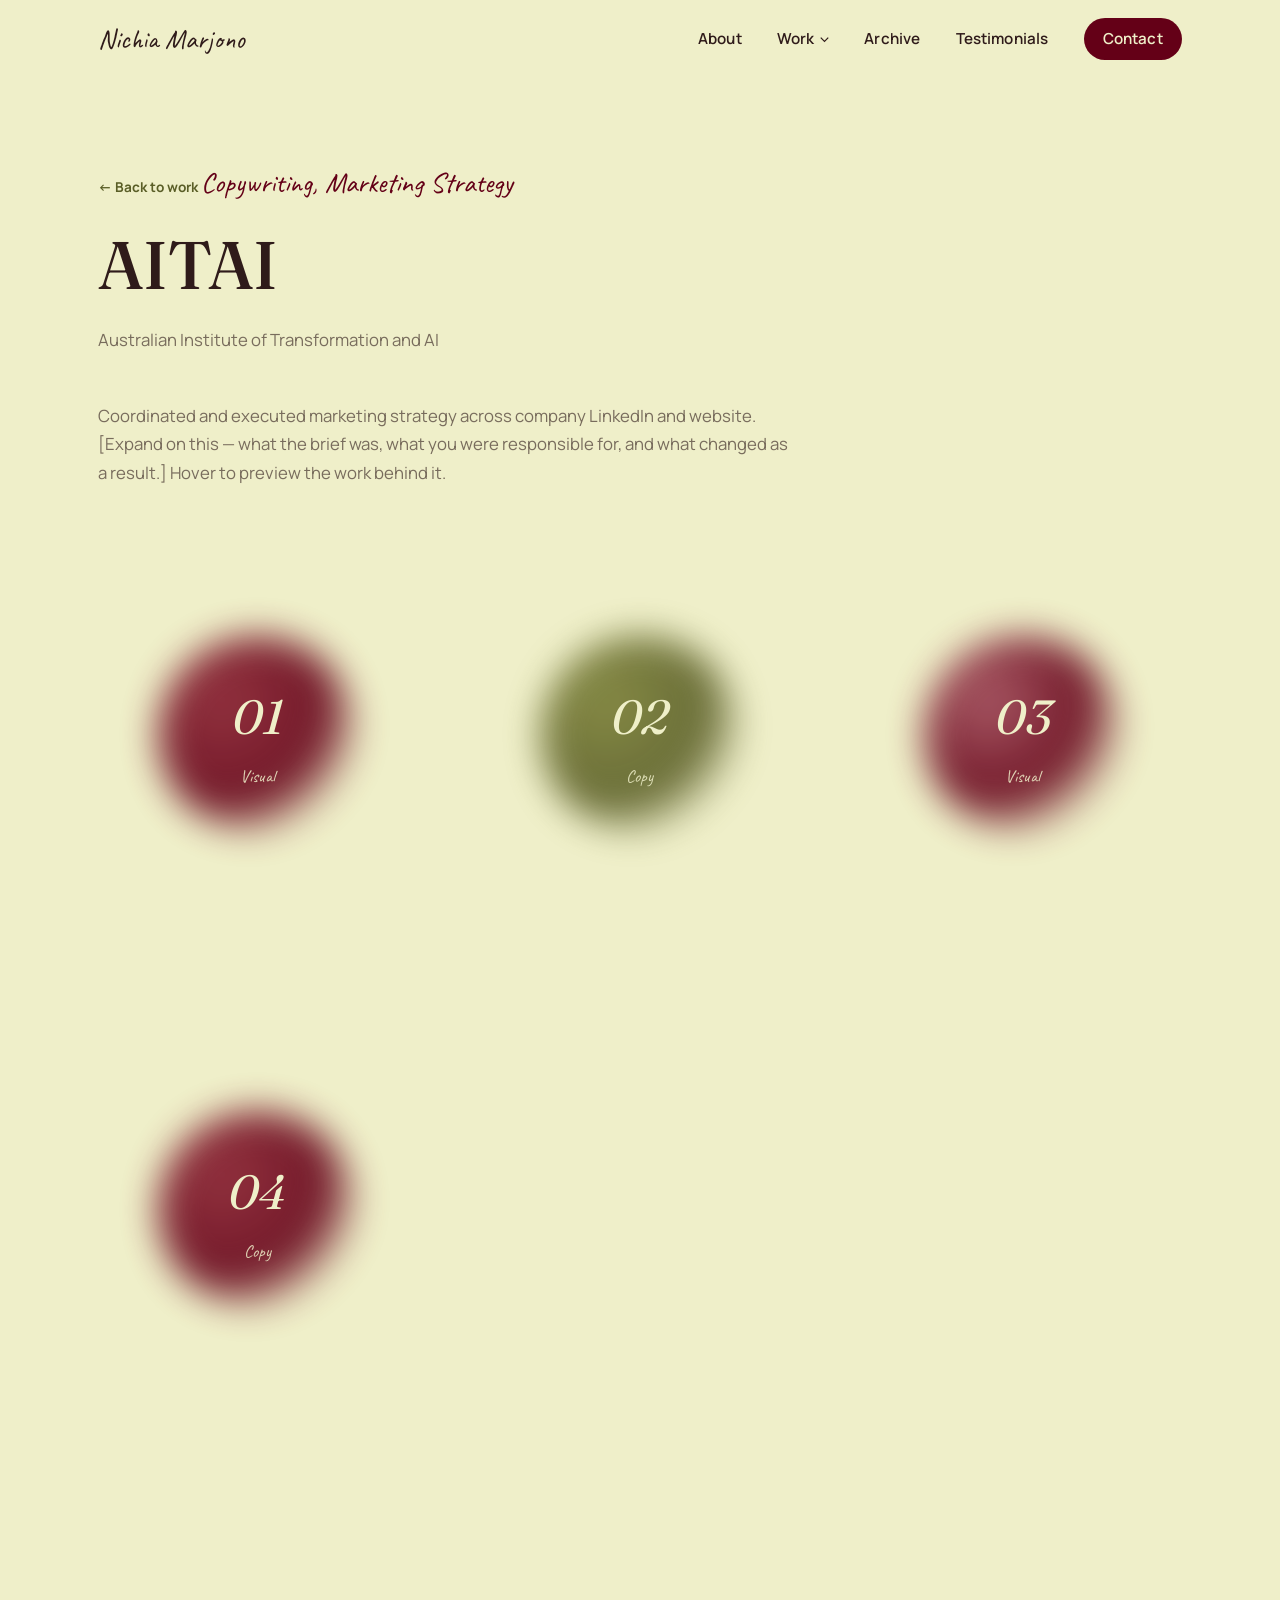
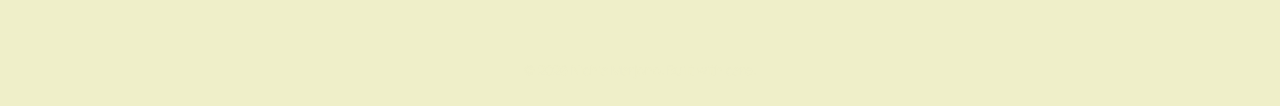
==== aitai.html @ 8aff5c60 "Initial commit: portfolio site Co-Authored-By: Claude Opus 5.5 <noreply@anthropic.com>" ====
<!DOCTYPE html>
<html lang="en">
<head>
<meta charset="UTF-8">
<meta name="viewport" content="width=device-width, initial-scale=1.0">
<title>AITAI — Nichia Marjono</title>
<meta name="description" content="Marketing strategy and copywriting for the Australian Institute of Transformation and AI (AITAI).">

<link rel="preconnect" href="https://fonts.googleapis.com">
<link rel="preconnect" href="https://fonts.gstatic.com" crossorigin>
<link href="https://fonts.googleapis.com/css2?family=Fraunces:ital,opsz,wght@0,9..144,300;0,9..144,400;0,9..144,500;0,9..144,600;1,9..144,400;1,9..144,500&family=Manrope:wght@400;500;600;700;800&family=Caveat:wght@500;600;700&display=swap" rel="stylesheet">

<link rel="stylesheet" href="css/style.css">
</head>
<body>

<div class="progress-bar" id="progressBar"></div>

<header class="site-header" id="siteHeader">
  <div class="nav-inner">
    <a href="index.html#home" class="nav-logo">Nichia Marjono</a>
    <nav class="nav-links" id="navLinks">
      <a href="index.html#about" class="nav-link">About</a>

      <div class="nav-dropdown">
        <a href="index.html#work" class="nav-link nav-dropdown__trigger">
          Work
          <svg class="nav-dropdown__chevron" viewBox="0 0 12 8" fill="none" stroke="currentColor" stroke-width="1.6"><path d="M1 1.5 6 6.5 11 1.5"/></svg>
        </a>
        <div class="nav-dropdown__panel">
          <div class="nav-dropdown__panel-inner">
          <div class="nav-dropdown__cat">
            <span>Copywriting</span>
            <svg class="nav-dropdown__cat-arrow" viewBox="0 0 8 8" fill="none" stroke="currentColor" stroke-width="1.4"><path d="M1 1 7 4 1 7"/></svg>
            <div class="nav-dropdown__sub">
              <div class="nav-dropdown__sub-inner">
              <a href="aitai.html">AITAI</a>
              <a href="ppia.html">PPIA</a>
              </div>
            </div>
          </div>
          <div class="nav-dropdown__cat">
            <span>Marketing Strategy</span>
            <svg class="nav-dropdown__cat-arrow" viewBox="0 0 8 8" fill="none" stroke="currentColor" stroke-width="1.4"><path d="M1 1 7 4 1 7"/></svg>
            <div class="nav-dropdown__sub">
              <div class="nav-dropdown__sub-inner">
              <a href="aitai.html">AITAI</a>
              </div>
            </div>
          </div>
          <div class="nav-dropdown__cat">
            <span>Poetry</span>
            <svg class="nav-dropdown__cat-arrow" viewBox="0 0 8 8" fill="none" stroke="currentColor" stroke-width="1.4"><path d="M1 1 7 4 1 7"/></svg>
            <div class="nav-dropdown__sub">
              <div class="nav-dropdown__sub-inner">
              <a href="epistles.html">Love Epistles &amp; Journal Entries</a>
              </div>
            </div>
          </div>
          <div class="nav-dropdown__cat">
            <span>Video Editing</span>
            <svg class="nav-dropdown__cat-arrow" viewBox="0 0 8 8" fill="none" stroke="currentColor" stroke-width="1.4"><path d="M1 1 7 4 1 7"/></svg>
            <div class="nav-dropdown__sub">
              <div class="nav-dropdown__sub-inner">
              <a href="peachie.html">Peachie</a>
              <a href="personal-docs.html">Personal Documentations</a>
              </div>
            </div>
          </div>
          <div class="nav-dropdown__cat">
            <span>Graphic Design</span>
            <svg class="nav-dropdown__cat-arrow" viewBox="0 0 8 8" fill="none" stroke="currentColor" stroke-width="1.4"><path d="M1 1 7 4 1 7"/></svg>
            <div class="nav-dropdown__sub">
              <div class="nav-dropdown__sub-inner">
              <a href="brand-stories.html">Brand Stories</a>
              </div>
            </div>
          </div>
          </div>
        </div>
      </div>

      <a href="archive.html" class="nav-link">Archive</a>
      <a href="testimonials.html" class="nav-link">Testimonials</a>
      <a href="contact.html" class="nav-link nav-link--cta">Contact</a>
    </nav>
    <button class="nav-toggle" id="navToggle" aria-label="Toggle menu" aria-expanded="false">
      <span></span><span></span><span></span>
    </button>
  </div>
</header>

<main>

  <section class="project-hero">
    <div class="section-inner">
      <a href="index.html#work" class="project-back reveal">← Back to work</a>
      <p class="eyebrow eyebrow--script reveal project-hero__tag">Copywriting, Marketing Strategy</p>
      <h1 class="section-title reveal project-hero__title">AITAI</h1>
      <p class="work-intro__lede reveal">Australian Institute of Transformation and AI</p>
    </div>
  </section>

  <section>
    <div class="section-inner project-layout">
      <p class="project-desc reveal">
        Coordinated and executed marketing strategy across company LinkedIn and website.
        [Expand on this — what the brief was, what you were responsible for, and what changed
        as a result.] Hover to preview the work behind it.
      </p>

      <div class="numbered-grid">
        <div class="num-tile" tabindex="0">
          <div class="num-tile__base">
            <span class="num-tile__blob" aria-hidden="true"></span>
            <span class="num-tile__number">01</span>
            <span class="num-tile__label">Visual</span>
          </div>
          <div class="num-tile__reveal">
            <div class="torn-card">
              <div class="torn-card__media">
                <!-- Replace with <img src="assets/work/aitai-01.jpg" alt="AITAI"> -->
                <span>+ add image<br>assets/work/aitai-01.jpg</span>
              </div>
              <p class="torn-card__title">LinkedIn campaign visual</p>
            </div>
          </div>
        </div>

        <div class="num-tile" tabindex="0">
          <div class="num-tile__base">
            <span class="num-tile__blob" aria-hidden="true"></span>
            <span class="num-tile__number">02</span>
            <span class="num-tile__label">Copy</span>
          </div>
          <div class="num-tile__reveal">
            <div class="torn-card torn-card--poem">
              <p class="torn-card__poem no-select">[Paste a short excerpt of the copy you wrote — a
                LinkedIn caption, a headline, a tagline.]</p>
            </div>
          </div>
        </div>

        <div class="num-tile" tabindex="0">
          <div class="num-tile__base">
            <span class="num-tile__blob" aria-hidden="true"></span>
            <span class="num-tile__number">03</span>
            <span class="num-tile__label">Visual</span>
          </div>
          <div class="num-tile__reveal">
            <div class="torn-card">
              <div class="torn-card__media">
                <span>+ add image<br>assets/work/aitai-02.jpg</span>
              </div>
              <p class="torn-card__title">Website section</p>
            </div>
          </div>
        </div>

        <div class="num-tile" tabindex="0">
          <div class="num-tile__base">
            <span class="num-tile__blob" aria-hidden="true"></span>
            <span class="num-tile__number">04</span>
            <span class="num-tile__label">Copy</span>
          </div>
          <div class="num-tile__reveal">
            <div class="torn-card torn-card--poem">
              <p class="torn-card__poem no-select">[Paste another excerpt — website copy, an email,
                or a strategy note.]</p>
            </div>
          </div>
        </div>
      </div>
    </div>
  </section>

</main>

<footer class="site-footer">
  <p>© <span id="year"></span> Nichia Marjono. Built with care.</p>
</footer>

<script src="js/main.js"></script>
</body>
</html>
---- css/style.css ----
/* ==========================================================================
   Design tokens — palette pulled from your moodboard:
   olive 5A5E27 / wine 640017 / near-black brown 2F1B1A / ivory EFEFC9
   ========================================================================== */
:root{
  --ivory:      #EFEFC9;
  --ivory-dim:  #e6e6ba;
  --ink:        #2F1B1A;
  --wine:       #640017;
  --wine-light: #8a1f31;
  --olive:      #5A5E27;
  --olive-light:#7c8138;

  --bg:      var(--ivory);
  --bg-card: #f7f7e2;
  --text:    var(--ink);
  --text-soft: rgba(47,27,26,0.62);
  --accent:  var(--wine);
  --accent-soft: var(--olive);
  --border:  rgba(47,27,26,0.14);

  --font-display: "Fraunces", ui-serif, Georgia, serif;
  --font-body: "Manrope", -apple-system, BlinkMacSystemFont, "Segoe UI", sans-serif;
  --font-script: "Caveat", cursive;

  --ease: cubic-bezier(.22,.7,.24,1);
  --container: 1180px;
}

*, *::before, *::after{ box-sizing: border-box; }
html{ scroll-behavior: smooth; }
body{
  margin: 0;
  background: var(--bg);
  color: var(--text);
  font-family: var(--font-body);
  font-size: 16px;
  line-height: 1.6;
  -webkit-font-smoothing: antialiased;
  overflow-x: hidden;
}
img{ max-width: 100%; display: block; }
a{ color: inherit; text-decoration: none; }
h1,h2,h3{ font-family: var(--font-display); font-weight: 500; margin: 0; }
p{ margin: 0; }
ul{ margin:0; padding:0; list-style:none; }

@media (prefers-reduced-motion: reduce){
  html{ scroll-behavior: auto; }
  *, *::before, *::after{ animation-duration: 0.001ms !important; animation-iteration-count: 1 !important; transition-duration: 0.001ms !important; }
}

.section-inner{
  max-width: var(--container);
  margin: 0 auto;
  padding: 0 clamp(1.5rem, 5vw, 3rem);
}

.eyebrow{
  font-family: var(--font-script);
  font-size: clamp(1.4rem, 2.2vw, 1.8rem);
  color: var(--accent);
  margin-bottom: 0.4rem;
  display: inline-block;
}
.eyebrow--light{ color: var(--ivory); opacity: .85; }

.section-title{
  font-size: clamp(2.4rem, 6vw, 4.2rem);
  letter-spacing: -0.01em;
  margin-bottom: clamp(2rem, 6vw, 3.5rem);
}

.section-title--script{
  font-family: var(--font-script);
  font-weight: 500;
  font-size: clamp(1.8rem, 4vw, 2.4rem);
  margin-bottom: clamp(1.4rem, 3vw, 2rem);
}
.section-title--script strong{
  font-weight: 700;
  color: var(--accent);
}

/* Reveal-on-scroll */
.reveal{
  opacity: 0;
  transform: translateY(28px);
  transition: opacity .8s var(--ease), transform .8s var(--ease);
}
.reveal.is-visible{ opacity: 1; transform: translateY(0); }

/* Progress bar */
.progress-bar{
  position: fixed; top:0; left:0; height: 3px; width: 0%;
  background: var(--accent); z-index: 999; transition: width .1s linear;
}

/* ==========================================================================
   Nav
   ========================================================================== */
.site-header{
  position: fixed; top:0; left:0; right:0; z-index: 500;
  padding: 1.1rem 0;
  transition: background .35s var(--ease), box-shadow .35s var(--ease), padding .35s var(--ease);
}
.site-header.scrolled{
  background: rgba(239,239,201,0.85);
  backdrop-filter: blur(10px);
  box-shadow: 0 1px 0 var(--border);
  padding: 0.75rem 0;
}
.nav-inner{
  max-width: var(--container);
  margin: 0 auto;
  padding: 0 clamp(1.5rem, 5vw, 3rem);
  display: flex; align-items: center; justify-content: space-between;
}
.nav-logo{
  font-family: var(--font-script);
  font-size: 1.7rem;
  color: var(--text);
}
.nav-links{ display: flex; align-items: center; gap: clamp(1.2rem, 3vw, 2.2rem); }
.nav-link{
  font-size: 0.95rem; font-weight: 600; letter-spacing: .01em;
  position: relative; padding: .3rem 0;
}
.nav-link::after{
  content:""; position:absolute; left:0; bottom:0; height:1px; width:0;
  background: currentColor; transition: width .3s var(--ease);
}
.nav-link:hover::after{ width: 100%; }
.nav-link--cta{
  background: var(--accent); color: var(--ivory) !important;
  padding: .55rem 1.2rem; border-radius: 999px;
}

/* Work dropdown (category -> project flyout) */
.nav-dropdown{ position: relative; }
.nav-dropdown__trigger{ display: inline-flex; align-items: center; gap: .35rem; }
.nav-dropdown__chevron{ width: 9px; height: 9px; transition: transform .3s var(--ease); }
.nav-dropdown:hover .nav-dropdown__chevron,
.nav-dropdown.is-open .nav-dropdown__chevron{ transform: rotate(180deg); }

.nav-dropdown__panel{
  position: absolute; top: 100%; left: 50%;
  transform: translateX(-50%);
  padding-top: 1rem; /* closes the hover gap between trigger and card below */
  min-width: 230px;
  opacity: 0; visibility: hidden; pointer-events: none;
  transition: opacity .25s ease, visibility .25s;
  z-index: 600;
}
.nav-dropdown__panel-inner{
  background: var(--bg); border: 1px solid var(--border); border-radius: 14px;
  box-shadow: 0 24px 48px -20px rgba(47,27,26,.35);
  padding: .5rem;
  transform: translateY(6px);
  transition: transform .25s ease;
}
.nav-dropdown:hover .nav-dropdown__panel-inner,
.nav-dropdown:focus-within .nav-dropdown__panel-inner,
.nav-dropdown.is-open .nav-dropdown__panel-inner{ transform: translateY(0); }
.nav-dropdown:hover .nav-dropdown__panel,
.nav-dropdown:focus-within .nav-dropdown__panel,
.nav-dropdown.is-open .nav-dropdown__panel{
  opacity: 1; visibility: visible; pointer-events: auto;
}

.nav-dropdown__cat{
  position: relative;
  padding: .6rem .9rem; border-radius: 8px;
  font-size: .88rem; font-weight: 600; color: var(--text);
  cursor: pointer; user-select: none;
  display: flex; align-items: center; justify-content: space-between; gap: .6rem;
  transition: background .2s ease, color .2s ease;
}
.nav-dropdown__cat:hover, .nav-dropdown__cat.is-open{ background: var(--bg-card); color: var(--accent); }
.nav-dropdown__cat-arrow{ width: 7px; height: 7px; opacity: .45; flex-shrink: 0; }

.nav-dropdown__sub{
  position: absolute; top: -.5rem; left: 100%;
  padding-left: .6rem; /* closes the hover gap; card chrome lives on the inner box */
  min-width: 220px;
  opacity: 0; visibility: hidden; pointer-events: none;
  transition: opacity .2s ease, visibility .2s;
}
.nav-dropdown__sub-inner{
  background: var(--bg); border: 1px solid var(--border); border-radius: 14px;
  box-shadow: 0 24px 48px -20px rgba(47,27,26,.35);
  padding: .5rem;
  display: flex; flex-direction: column;
}
.nav-dropdown__cat:hover .nav-dropdown__sub,
.nav-dropdown__cat:focus-within .nav-dropdown__sub,
.nav-dropdown__cat.is-open .nav-dropdown__sub{
  opacity: 1; visibility: visible; pointer-events: auto;
}
.nav-dropdown__sub a{
  padding: .55rem .8rem; border-radius: 8px; font-size: .85rem; font-weight: 600; color: var(--text);
  transition: background .2s ease, color .2s ease;
}
.nav-dropdown__sub a:hover{ background: var(--bg-card); color: var(--accent); }
.nav-link--cta::after{ display:none; }
.nav-link--cta:hover{ background: var(--wine-light); }

.nav-toggle{
  display:none; flex-direction: column; justify-content: center; gap: 5px;
  width: 34px; height: 34px; background: none; border: none; cursor: pointer; padding: 0;
}
.nav-toggle span{
  display:block; height: 2px; width: 100%; background: var(--text);
  transition: transform .3s var(--ease), opacity .3s var(--ease);
}
.nav-toggle[aria-expanded="true"] span:nth-child(1){ transform: translateY(7px) rotate(45deg); }
.nav-toggle[aria-expanded="true"] span:nth-child(2){ opacity: 0; }
.nav-toggle[aria-expanded="true"] span:nth-child(3){ transform: translateY(-7px) rotate(-45deg); }

/* ==========================================================================
   Hero
   ========================================================================== */
.hero{
  position: relative;
  min-height: 100svh;
  display: flex; flex-direction: column; align-items: flex-start; justify-content: center;
  padding: 6rem clamp(1.5rem, 5vw, 3rem) clamp(9rem, 16vw, 11rem);
  max-width: var(--container);
  margin: 0 auto;
  overflow: hidden;
}
.hero-blob{
  position: absolute;
  width: min(60vw, 55vh, 640px); height: min(60vw, 55vh, 640px);
  top: 50%; right: clamp(1rem, 4vw, 3rem); transform: translateY(-50%);
  background: radial-gradient(circle at 30% 30%, var(--olive-light), var(--wine) 65%, transparent 75%);
  filter: blur(60px);
  opacity: .35;
  border-radius: 50%;
  z-index: 0;
  pointer-events: none;
  transition: transform .3s ease-out;
  animation: blobFloat 12s ease-in-out infinite;
}
@keyframes blobFloat{
  0%,100%{ border-radius: 50% 50% 50% 50%; }
  33%{ border-radius: 60% 40% 55% 45%; }
  66%{ border-radius: 45% 55% 40% 60%; }
}
.hero-inner{ position: relative; z-index: 1; max-width: 780px; }
.hero-title{
  font-size: clamp(2.8rem, 8vw, 5.6rem);
  line-height: 1.02;
  letter-spacing: -0.02em;
  display: flex; flex-direction: column; gap: .1em;
}
.hero-title__accent{
  font-style: italic;
  font-weight: 400;
  color: var(--accent);
}
.hero-lede{
  margin-top: 1.6rem;
  max-width: 46ch;
  font-size: clamp(1.05rem, 2vw, 1.25rem);
  color: var(--text-soft);
}
.hero-actions{ margin-top: 2.4rem; display: flex; gap: 1rem; flex-wrap: wrap; }

.btn{
  display: inline-flex; align-items: center; justify-content: center;
  padding: .95rem 1.9rem;
  border-radius: 999px;
  font-weight: 700; font-size: .95rem;
  transition: transform .35s var(--ease), background .3s ease, color .3s ease, box-shadow .3s ease;
  will-change: transform;
}
.btn--primary{ background: var(--accent); color: var(--ivory); }
.btn--primary:hover{ background: var(--ink); box-shadow: 0 10px 24px -8px rgba(47,27,26,.4); }
.btn--ghost{ border: 1.5px solid var(--border); color: var(--text); }
.btn--ghost:hover{ border-color: var(--text); background: var(--ink); color: var(--ivory); }

.scroll-badge{
  position: absolute; left: clamp(1.5rem, 5vw, 3rem); bottom: 2rem;
  width: 96px; height: 96px;
  display: flex; align-items: center; justify-content: center;
  color: var(--text-soft);
  transition: color .3s ease, transform .3s var(--ease);
}
.scroll-badge:hover{ color: var(--accent); transform: scale(1.06); }
.scroll-badge__ring{
  position: absolute; inset: 0; width: 100%; height: 100%;
  fill: currentColor;
  animation: spinSlow 14s linear infinite;
}
.scroll-badge__arrow{
  position: relative; z-index: 1;
  width: 18px; height: 18px;
  color: var(--accent);
  animation: bounceArrow 1.7s ease-in-out infinite;
}
.scroll-badge__arrow svg{ width: 100%; height: 100%; }
@keyframes spinSlow{ to{ transform: rotate(360deg); } }
@keyframes bounceArrow{ 0%,100%{ transform: translateY(0); } 50%{ transform: translateY(6px); } }

/* ==========================================================================
   About
   ========================================================================== */
.about{ padding: clamp(1.5rem, 4vw, 2.5rem) 0 clamp(3rem, 6vw, 4rem); }
.about-grid{
  display: grid; grid-template-columns: 0.85fr 1.15fr; gap: clamp(2.5rem, 6vw, 5rem);
  align-items: center;
}
.about-media{ display: flex; flex-direction: column; }
.about-photo{
  aspect-ratio: 4/5; width: 100%;
  border: 1.5px dashed var(--border);
  border-radius: 18px;
  background: var(--bg-card);
  display: flex; align-items: center; justify-content: center;
  text-align: center; color: var(--text-soft); font-size: .9rem;
  padding: 1rem;
}
.about-photo__caption{
  margin-top: 1.2rem; font-size: .85rem; line-height: 1.5; color: var(--text-soft);
}
.about-photo__caption-label{
  display: block;
  font-family: var(--font-script); font-size: 1.3rem; color: var(--accent-soft);
  margin-bottom: .2rem;
}
.about-copy{ font-size: 1.05rem; color: var(--text-soft); display: flex; flex-direction: column; gap: 1.3rem; }
.about-copy__lead{
  font-family: var(--font-display); font-size: clamp(1.4rem, 2.4vw, 1.8rem);
  color: var(--text); font-style: italic; font-weight: 400;
}
.about-copy__quote{
  font-family: var(--font-script); font-size: 1.6rem; line-height: 1.3;
  color: var(--accent-soft); margin-top: .4rem;
}
.stats-row{
  display: flex; gap: clamp(1.2rem, 3vw, 2rem); margin-top: 1.6rem;
  padding-top: 1.6rem; border-top: 1px solid var(--border); flex-wrap: wrap;
}
.stat{ display: flex; flex-direction: column; }
.stat__num{
  font-family: var(--font-display); font-size: clamp(1.8rem, 4vw, 2.4rem); color: var(--accent); line-height: 1;
}
.stat__label{ font-size: .78rem; color: var(--text-soft); margin-top: .4rem; }

/* ==========================================================================
   Archive
   ========================================================================== */
.archive{ padding: clamp(2.5rem, 6vw, 4rem) 0 clamp(5rem, 10vw, 8rem); }
.archive-grid{
  display: grid; grid-template-columns: repeat(4, 1fr); grid-auto-rows: 160px;
  gap: clamp(.8rem, 2vw, 1.2rem);
}
.archive-tile{
  border: 1.5px dashed var(--border);
  border-radius: 14px;
  background: var(--bg-card);
  display: flex; align-items: center; justify-content: center;
  color: var(--text-soft); font-size: .8rem;
  overflow: hidden;
  transition: transform .4s var(--ease);
}
.archive-tile:hover{ transform: scale(1.03); }
.archive-tile img{ width: 100%; height: 100%; object-fit: cover; }
.archive-tile--tall{ grid-row: span 2; }

/* ==========================================================================
   Forte / marquee
   ========================================================================== */
.forte{
  position: relative;
  background: var(--ink); color: var(--ivory);
  padding: clamp(1.8rem, 4vw, 2.5rem) 0 calc(clamp(1.8rem, 4vw, 2.5rem) + 3rem);
  overflow: hidden;
}
.forte-blob{
  position: absolute; inset: -30%;
  background: radial-gradient(circle at 28% 35%, var(--olive-light) 0%, var(--olive) 32%, var(--ink) 68%, transparent 72%);
  opacity: .55;
  filter: blur(70px);
  z-index: 0;
  pointer-events: none;
  animation: blobFloat 16s ease-in-out infinite;
}
.forte::after{
  content: "";
  position: absolute; left: 0; right: 0; bottom: 0; height: clamp(7rem, 16vw, 11rem);
  background: linear-gradient(to bottom,
    rgba(239,239,201,0) 0%,
    rgba(239,239,201,0.35) 55%,
    rgba(239,239,201,0.75) 80%,
    var(--bg) 100%);
  z-index: 2;
  pointer-events: none;
}
.forte-heading{
  position: relative; z-index: 1;
  text-align: center; font-family: var(--font-script);
  font-size: clamp(1.5rem, 3vw, 2rem); color: var(--ivory);
  opacity: .85; margin-bottom: 2rem;
}
.marquee{
  position: relative; z-index: 1;
  overflow: hidden; white-space: nowrap; margin: .6rem 0; -webkit-mask-image: linear-gradient(90deg, transparent, #000 8%, #000 92%, transparent); mask-image: linear-gradient(90deg, transparent, #000 8%, #000 92%, transparent);
}
.marquee-track{
  display: inline-flex; gap: 2.2rem;
  animation: marqueeLeft 28s linear infinite;
}
.marquee--right .marquee-track{ animation-name: marqueeRight; animation-duration: 34s; }
.marquee-track span{
  font-family: var(--font-display); font-style: italic; font-weight: 400;
  font-size: clamp(1.6rem, 4vw, 2.6rem);
  color: var(--ivory-dim);
  padding: .2rem 1.4rem;
  border: 1px solid rgba(239,239,201,0.18);
  border-radius: 999px;
}
.marquee--right .marquee-track span{ color: var(--ivory); opacity: .6; }
@keyframes marqueeLeft{ from{ transform: translateX(0); } to{ transform: translateX(-50%); } }
@keyframes marqueeRight{ from{ transform: translateX(-50%); } to{ transform: translateX(0); } }

/* ==========================================================================
   Why
   ========================================================================== */
.why{
  background: linear-gradient(180deg, var(--wine) 0%, var(--ink) 100%);
  color: var(--ivory);
  padding: clamp(3rem, 7vw, 4.5rem) 0 clamp(2.5rem, 5vw, 3.5rem);
  text-align: center;
}
.why-statement{
  font-size: clamp(2rem, 5.5vw, 3.6rem);
  line-height: 1.15;
  max-width: 900px; margin: 0 auto;
  font-style: italic; font-weight: 400;
}
.why-body{
  max-width: 60ch; margin: 1.8rem auto 0;
  color: rgba(239,239,201,0.75); font-size: 1.05rem;
}

/* ==========================================================================
   Work / projects grid
   ========================================================================== */
.work{ position: relative; padding: clamp(2.5rem, 6vw, 4rem) 0 clamp(5rem, 10vw, 9rem); overflow: hidden; }
.work-blob{
  position: absolute; top: clamp(1rem, 4vw, 3rem); right: clamp(1rem, 4vw, 3rem);
  width: min(50vw, 50vh, 560px); aspect-ratio: 1;
  background: radial-gradient(circle at 50% 50%, var(--wine-light) 0%, var(--wine) 45%, transparent 72%);
  opacity: .22;
  filter: blur(80px);
  border-radius: 50%;
  z-index: 0;
  pointer-events: none;
  animation: blobFloat 18s ease-in-out infinite;
}
.work > .section-inner{ position: relative; z-index: 1; }
.work-grid{
  display: grid; grid-template-columns: repeat(3, 1fr);
  gap: clamp(1.5rem, 3vw, 2.2rem);
}
.project-card{
  display: block;
  border-radius: 16px;
  overflow: hidden;
  background: var(--bg-card);
  border: 1px solid var(--border);
  transition: transform .5s var(--ease), box-shadow .5s var(--ease);
  transform: perspective(800px);
}
.project-card:hover{
  box-shadow: 0 30px 50px -25px rgba(47,27,26,.35);
}
.project-card__media{
  aspect-ratio: 4/3;
  background: repeating-linear-gradient(135deg, var(--ivory-dim), var(--ivory-dim) 10px, var(--bg-card) 10px, var(--bg-card) 20px);
  display: flex; align-items: center; justify-content: center;
  color: var(--text-soft); font-size: .85rem;
  border-bottom: 1px solid var(--border);
  overflow: hidden;
}
.project-card__body{ padding: 1.4rem 1.5rem 1.7rem; }
.project-card__tag{
  font-size: .75rem; text-transform: uppercase; letter-spacing: .1em;
  color: var(--accent-soft); font-weight: 700;
}
.project-card__title{
  margin-top: .5rem; font-size: 1.4rem;
}
.project-card__desc{
  margin-top: .5rem; font-size: .92rem; color: var(--text-soft);
}
.project-card__link{
  display: inline-block; margin-top: 1rem; font-weight: 700; font-size: .9rem;
  color: var(--accent);
  transform: translateX(0); transition: transform .3s var(--ease);
}
.project-card:hover .project-card__link{ transform: translateX(4px); }

/* ==========================================================================
   Contact
   ========================================================================== */
.contact{
  background: var(--ink); color: var(--ivory);
  padding: clamp(2.5rem, 5vw, 3.5rem) 0 2rem;
  text-align: center;
}
.contact-title{
  font-size: clamp(2.2rem, 6vw, 4rem);
  line-height: 1.1;
}
.contact-cta{ margin-top: 2.2rem; }

.social-row{
  display: flex; justify-content: center; gap: 1.1rem;
  margin-top: 2.8rem; flex-wrap: wrap;
}
.social-icon{
  width: 48px; height: 48px; border-radius: 50%;
  border: 1.5px solid rgba(239,239,201,0.25);
  display: flex; align-items: center; justify-content: center;
  transition: transform .35s var(--ease), background .3s ease, border-color .3s ease;
}
.social-icon svg{ width: 20px; height: 20px; }
.social-icon:hover{ background: var(--wine); border-color: var(--wine); transform: translateY(-4px); }

.site-footer{
  margin-top: clamp(4rem, 10vw, 6rem);
  padding: 1.6rem clamp(1.5rem, 5vw, 3rem);
  border-top: 1px solid rgba(239,239,201,0.12);
  text-align: center;
  font-size: .82rem;
  color: rgba(239,239,201,0.5);
}

/* ==========================================================================
   Work page — intro
   ========================================================================== */
.work-intro{ padding: clamp(8rem, 14vw, 10rem) 0 clamp(2rem, 5vw, 3rem); }
.work-intro--center{ text-align: center; }
.work-intro--center .work-intro__lede{ margin-left: auto; margin-right: auto; }
.work-intro__lede{
  max-width: 60ch; font-size: 1.05rem; color: var(--text-soft); margin-top: -1rem;
}

/* ==========================================================================
   Numbered hover-reveal grid — on each project page: hover (or focus) a
   number and it fades into the torn-paper card assigned to it.
   ========================================================================== */
.numbered-grid{
  display: grid; grid-template-columns: repeat(auto-fit, minmax(230px, 1fr));
  gap: clamp(3rem, 6vw, 5rem) clamp(2.5rem, 5vw, 4rem);
}
.num-tile{
  display: block; position: relative; aspect-ratio: 4/5;
  cursor: pointer;
}
.num-tile:nth-child(3n+1) .num-tile__blob{ background: radial-gradient(circle at 32% 32%, var(--wine-light) 0%, var(--wine) 55%, transparent 78%); }
.num-tile:nth-child(3n+2) .num-tile__blob{ background: radial-gradient(circle at 32% 32%, var(--olive-light) 0%, var(--olive) 55%, transparent 78%); }
.num-tile:nth-child(3n+3) .num-tile__blob{ background: radial-gradient(circle at 32% 32%, #a34b5c 0%, var(--wine) 52%, transparent 78%); }

.num-tile__base{
  position: absolute; inset: 0;
  display: flex; flex-direction: column; align-items: center; justify-content: center; gap: .4rem;
  transition: opacity .5s var(--ease), transform .5s var(--ease);
}
.num-tile__blob{
  position: absolute; top: 50%; left: 50%; transform: translate(-50%, -50%);
  width: 62%; aspect-ratio: 1;
  filter: blur(18px);
  opacity: .9;
  border-radius: 50%;
  animation: blobFloat 14s ease-in-out infinite;
  z-index: 0;
}
.num-tile__number{
  position: relative; z-index: 1;
  font-family: var(--font-display); font-style: italic; font-weight: 400;
  font-size: clamp(2.2rem, 4vw, 3rem); color: var(--ivory);
}
.num-tile__label{
  position: relative; z-index: 1;
  font-family: var(--font-script); font-size: 1.1rem; color: rgba(239,239,201,.85);
}

.num-tile__reveal{
  position: absolute; inset: 0;
  opacity: 0; pointer-events: none;
  transition: opacity .5s var(--ease);
  text-decoration: none; color: inherit;
}
.num-tile:hover .num-tile__base,
.num-tile:focus-within .num-tile__base{ opacity: 0; transform: scale(.92); }
.num-tile:hover .num-tile__reveal,
.num-tile:focus-within .num-tile__reveal{ opacity: 1; pointer-events: auto; }

.torn-card{
  position: relative;
  width: 100%; height: 100%;
  background: var(--bg-card);
  color: var(--text);
  /* Bottom padding is a % (resolves against this box's width, which is fixed
     to its height by the 4:5 aspect-ratio on .num-tile) so the safe content
     area always scales with the card — a fixed rem value would fall short
     on larger cards and let text poke into the torn edge below. */
  padding: 1.3rem 1.2rem 10%;
  display: flex; flex-direction: column; gap: .6rem;
  overflow: hidden;
  box-shadow: 0 20px 40px -18px rgba(47,27,26,.4);
  clip-path: polygon(
    0% 0%, 100% 0%, 100% 94%,
    96% 98%, 92% 94.5%, 88% 98%, 84% 94.5%, 80% 98%, 76% 94.5%, 72% 98%,
    68% 94.5%, 64% 98%, 60% 94.5%, 56% 98%, 52% 94.5%, 48% 98%, 44% 94.5%,
    40% 98%, 36% 94.5%, 32% 98%, 28% 94.5%, 24% 98%, 20% 94.5%, 16% 98%,
    12% 94.5%, 8% 98%, 4% 94.5%, 0% 98%
  );
}
.torn-card__media{
  flex: 1;
  border-radius: 6px;
  background: repeating-linear-gradient(135deg, var(--ivory-dim), var(--ivory-dim) 10px, var(--bg-card) 10px, var(--bg-card) 20px);
  display: flex; align-items: center; justify-content: center;
  font-size: .78rem; color: var(--text-soft); text-align: center;
  overflow: hidden;
}
.torn-card__media img{ width: 100%; height: 100%; object-fit: cover; }
.torn-card__title{ font-family: var(--font-display); font-size: 1.05rem; line-height: 1.3; }
.torn-card__desc{ font-size: .8rem; color: var(--text-soft); line-height: 1.45; }

.torn-card--stack{ flex-direction: row; gap: .5rem; }
.torn-card--stack .torn-card__media{ font-size: .68rem; }

.torn-card--poem{ justify-content: center; text-align: center; }
.torn-card__poem{
  font-family: var(--font-script); font-size: clamp(1.05rem, 2vw, 1.25rem); line-height: 1.5;
  color: var(--text);
}
.no-select{ user-select: none; -webkit-user-select: none; }

.tile-video{
  width: 100%; height: 100%; object-fit: cover; border-radius: 6px; flex: 1;
  background: var(--ink);
}
.torn-card--video{ padding: .6rem .6rem 1.6rem; }

.media-subheads{ display: flex; gap: .4rem; flex-wrap: wrap; margin-top: auto; }
.media-subheads span{
  font-size: .68rem; font-weight: 700; text-transform: uppercase; letter-spacing: .04em;
  padding: .25rem .55rem; border-radius: 999px;
  border: 1px solid var(--border); color: var(--accent-soft);
}

/* ==========================================================================
   Individual project pages
   ========================================================================== */
.project-back{
  display: inline-flex; align-items: center; gap: .4rem;
  font-size: .85rem; font-weight: 700; color: var(--accent-soft);
}
.project-hero{ padding: clamp(7rem, 12vw, 9rem) 0 clamp(2rem, 5vw, 3rem); }
.project-hero__tag{ margin-top: 1rem; }
.project-hero__title{ margin-bottom: clamp(1rem, 2vw, 1.5rem); }

.project-layout{ padding-bottom: clamp(5rem, 10vw, 8rem); }
.project-desc{ max-width: 70ch; font-size: 1.05rem; line-height: 1.7; color: var(--text-soft); margin-bottom: clamp(2rem, 5vw, 3rem); }
.project-subhead{ margin-bottom: 1.2rem; display: block; }
.project-footnote{
  margin-top: 1rem;
  max-width: 70ch; font-size: .82rem; font-style: italic; line-height: 1.6; color: var(--text-soft);
}
.project-footnote strong{ color: var(--text); font-style: normal; }

/* ==========================================================================
   Testimonials page
   ========================================================================== */
.testimonials-grid{
  display: grid; grid-template-columns: repeat(2, 1fr);
  gap: clamp(1.5rem, 3vw, 2.2rem);
}
.testimonial-card{
  background: var(--bg-card); border: 1px solid var(--border); border-radius: 18px;
  padding: clamp(1.6rem, 3vw, 2.2rem);
  display: flex; flex-direction: column; gap: 1.2rem;
}
.testimonial-card__quote{
  font-family: var(--font-display); font-style: italic; font-size: 1.2rem; line-height: 1.5;
}
.testimonial-card__author{ display: flex; flex-direction: column; }
.testimonial-card__name{ font-weight: 700; font-size: .95rem; }
.testimonial-card__role{ font-size: .82rem; color: var(--text-soft); }

/* ==========================================================================
   Contact page
   ========================================================================== */
.contact-page-hero{ padding: clamp(8rem, 14vw, 10rem) 0 clamp(3rem, 6vw, 4rem); }
.contact-layout{
  display: grid; grid-template-columns: 0.8fr 1.2fr; gap: clamp(2.5rem, 6vw, 5rem);
  padding-bottom: clamp(5rem, 10vw, 8rem);
  align-items: start;
}
.contact-list{ display: flex; flex-direction: column; gap: 1.6rem; }
.contact-list__item{ display: flex; flex-direction: column; gap: .3rem; }
.contact-list__label{ font-size: .78rem; text-transform: uppercase; letter-spacing: .08em; color: var(--accent-soft); font-weight: 700; }
.contact-list__value{ font-size: 1.1rem; font-weight: 600; transition: color .3s ease; }
.contact-list__value:hover{ color: var(--accent); }

.enquiry-form{ display: flex; flex-direction: column; gap: 1.3rem; }
.form-row{ display: grid; grid-template-columns: 1fr 1fr; gap: 1.3rem; }
.form-field{ display: flex; flex-direction: column; gap: .5rem; }
.form-field--full{ grid-column: 1 / -1; }
.form-field label{ font-size: .85rem; font-weight: 700; color: var(--text); }
.form-field .hint{ font-size: .78rem; color: var(--text-soft); font-weight: 400; }
.form-field input,
.form-field select,
.form-field textarea{
  font-family: var(--font-body); font-size: .95rem; color: var(--text);
  background: var(--bg-card); border: 1.5px solid var(--border); border-radius: 10px;
  padding: .8rem 1rem;
  transition: border-color .3s ease;
}
.form-field input:focus,
.form-field select:focus,
.form-field textarea:focus{ outline: none; border-color: var(--accent); }
.form-field textarea{ resize: vertical; min-height: 120px; font-family: var(--font-body); }
.enquiry-form .btn{ align-self: flex-start; margin-top: .5rem; border: none; cursor: pointer; }
.form-note{ font-size: .82rem; color: var(--text-soft); margin-top: -.5rem; }
.form-success{
  display: none; padding: 1.4rem; border-radius: 12px;
  background: var(--bg-card); border: 1.5px solid var(--olive); color: var(--text);
  font-size: .95rem;
}
.form-success.is-visible{ display: block; }

/* ==========================================================================
   Responsive
   ========================================================================== */
@media (max-width: 900px){
  .work-grid{ grid-template-columns: repeat(2, 1fr); }
  .archive-grid{ grid-template-columns: repeat(3, 1fr); }
  .testimonials-grid{ grid-template-columns: 1fr; }
  .contact-layout{ grid-template-columns: 1fr; }
}

@media (max-width: 880px){
  .nav-links{
    position: fixed; top: 0; right: 0; height: 100svh; width: min(78vw, 320px);
    background: var(--ivory);
    flex-direction: column; align-items: flex-start; justify-content: flex-start;
    gap: 1.6rem; padding: 6rem clamp(1.5rem, 8vw, 2.5rem) 2rem;
    overflow-y: auto;
    transform: translateX(100%);
    transition: transform .4s var(--ease);
    box-shadow: -20px 0 40px -20px rgba(47,27,26,.25);
  }
  .nav-links.open{ transform: translateX(0); }
  .nav-toggle{ display: flex; }

  .nav-dropdown{ width: 100%; }
  .nav-dropdown__panel{
    position: static; opacity: 1; visibility: visible; pointer-events: auto;
    display: none; padding: .6rem 0 0 .8rem; min-width: 0; width: 100%;
  }
  .nav-dropdown__panel-inner{
    background: transparent; border: none; box-shadow: none; padding: 0;
    display: flex; flex-direction: column; gap: .2rem; transform: none;
  }
  .nav-dropdown.is-open .nav-dropdown__panel{ display: flex; }
  .nav-dropdown__cat:hover{ background: transparent; color: var(--text); }
  .nav-dropdown__sub{
    position: static; opacity: 1; visibility: visible; pointer-events: auto;
    display: none; padding: 0;
  }
  .nav-dropdown__sub-inner{
    background: transparent; border: none; box-shadow: none;
    padding: .2rem 0 .3rem .8rem; min-width: 0;
  }
  .nav-dropdown__cat.is-open .nav-dropdown__sub{ display: flex; }
}

@media (max-width: 720px){
  .hero-blob{ opacity: .25; }
  .about-grid{ grid-template-columns: 1fr; }
  .about-media{ max-width: 360px; margin: 0 auto; }
  .work-grid{ grid-template-columns: 1fr; }
  .archive-grid{ grid-template-columns: repeat(2, 1fr); grid-auto-rows: 130px; }
  .stats-row{ gap: 1.6rem; }
  .form-row{ grid-template-columns: 1fr; }
}

@media (max-width: 480px){
  .hero{ padding-top: 8rem; }
  .btn{ width: 100%; }
  .hero-actions{ flex-direction: column; }
}
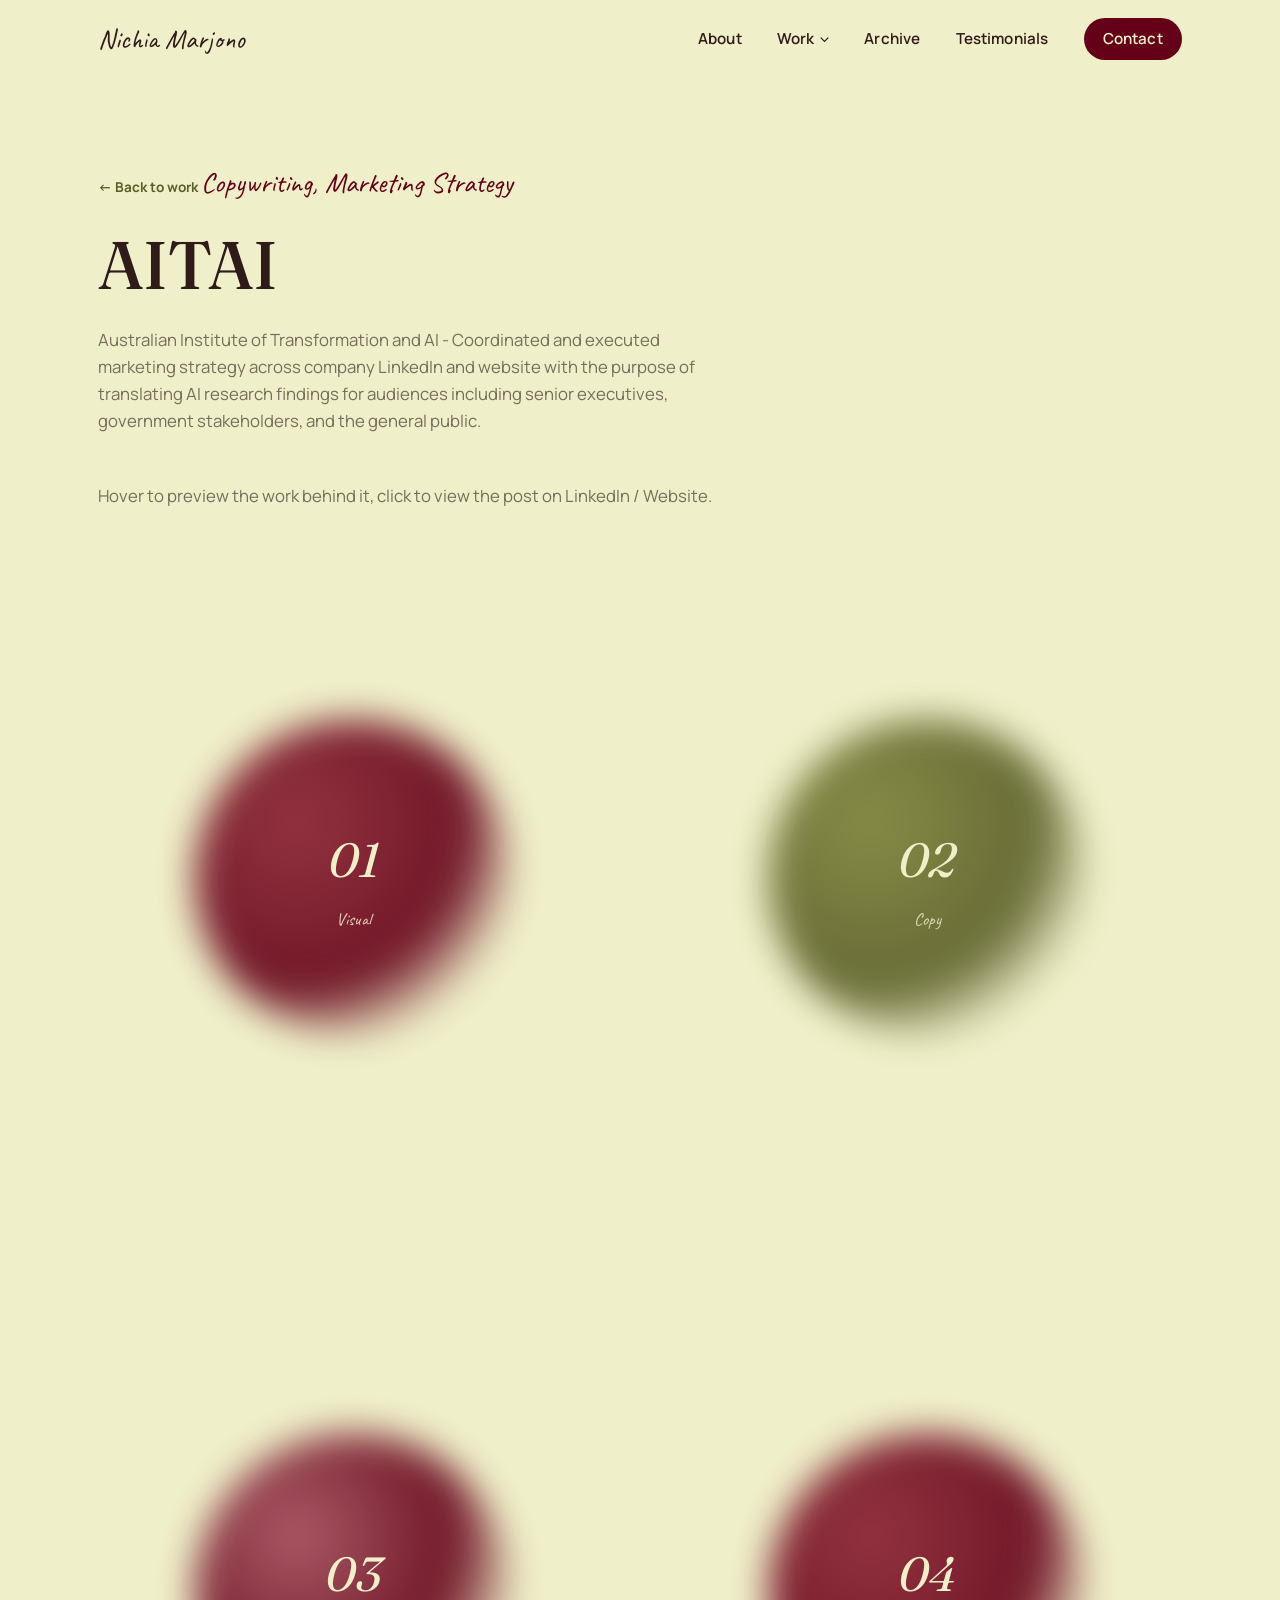
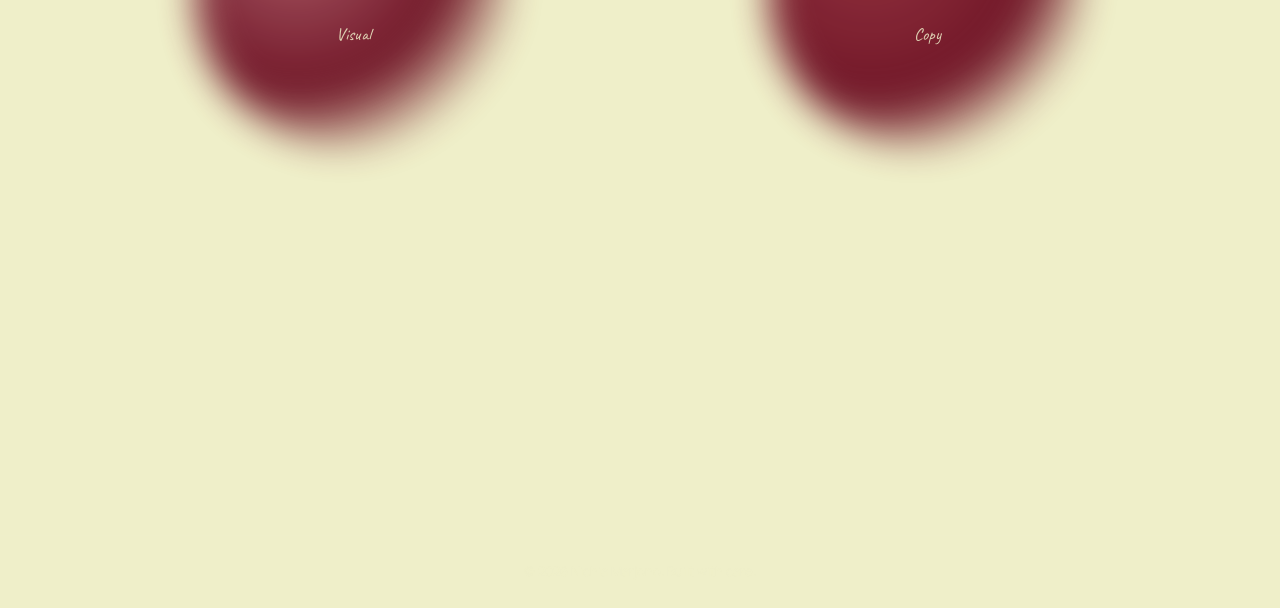
==== commit 622f8a4f: "Add real content across all project pages, fix transparent-PNG placeholder blend Content: AITAI Link" ====
--- a/aitai.html
+++ b/aitai.html
@@ -97,20 +97,19 @@
       <a href="index.html#work" class="project-back reveal">← Back to work</a>
       <p class="eyebrow eyebrow--script reveal project-hero__tag">Copywriting, Marketing Strategy</p>
       <h1 class="section-title reveal project-hero__title">AITAI</h1>
-      <p class="work-intro__lede reveal">Australian Institute of Transformation and AI</p>
+      <p class="work-intro__lede reveal">Australian Institute of Transformation and AI - Coordinated and executed marketing strategy across company LinkedIn and website with the purpose of translating AI research findings for audiences including senior executives, government stakeholders, and the general public.</p>
     </div>
   </section>
 
   <section>
     <div class="section-inner project-layout">
       <p class="project-desc reveal">
-        Coordinated and executed marketing strategy across company LinkedIn and website.
-        [Expand on this — what the brief was, what you were responsible for, and what changed
-        as a result.] Hover to preview the work behind it.
+        Hover to preview the work behind it, click to
+        view the post on LinkedIn / Website.
       </p>
 
       <div class="numbered-grid">
-        <div class="num-tile" tabindex="0">
+        <a class="num-tile" href="https://www.linkedin.com/feed/update/urn:li:activity:7495061011809382400" target="_blank" rel="noopener">
           <div class="num-tile__base">
             <span class="num-tile__blob" aria-hidden="true"></span>
             <span class="num-tile__number">01</span>
@@ -120,12 +119,12 @@
             <div class="torn-card">
               <div class="torn-card__media">
                 <!-- Replace with <img src="assets/work/aitai-01.jpg" alt="AITAI"> -->
-                <span>+ add image<br>assets/work/aitai-01.jpg</span>
+                <img src="assets/aitai1.jpeg" alt="AITAI - US Consulate">
               </div>
-              <p class="torn-card__title">LinkedIn campaign visual</p>
+              <p class="torn-card__title">First LinkedIn Post</p>
             </div>
           </div>
-        </div>
+        </a>
 
         <div class="num-tile" tabindex="0">
           <div class="num-tile__base">
@@ -135,13 +134,14 @@
           </div>
           <div class="num-tile__reveal">
             <div class="torn-card torn-card--poem">
-              <p class="torn-card__poem no-select">[Paste a short excerpt of the copy you wrote — a
-                LinkedIn caption, a headline, a tagline.]</p>
+              <p class="torn-card__poem no-select">Today's roundtable brought together the US Consulate and AITAI. At the very heart of St Catherine's College, Stephen Ezell shared how countries are competing on advanced technology through the lens of his experience in The Information Technology and Innovation Foundation.</p>
+              <p class="torn-card__poem no-select">AITAI Director Jeroen van Dalen hosted a discussion around the rate of AI adoption in Australia and across the world, how different policies in technology and economy take effect, as well as how they impact the job market. With the emergence of AI technology, more ambitious people are adapting to evolving government policies to stay competitive.</p>
+              <p class="torn-card__poem no-select">We would like to sincerely thank Stephen, Alan Duncan, Cora Lavin, Lisa Longman, Aidan Morgan, Sonny Pham, Kezia Purnomo, Susannah Soon, and Jeroen who contributed their insights and experience to the discussion.</p>
             </div>
           </div>
         </div>
 
-        <div class="num-tile" tabindex="0">
+        <a class="num-tile" href="https://www.linkedin.com/feed/update/urn:li:activity:7507970665120120832" target="_blank" rel="noopener">
           <div class="num-tile__base">
             <span class="num-tile__blob" aria-hidden="true"></span>
             <span class="num-tile__number">03</span>
@@ -150,12 +150,12 @@
           <div class="num-tile__reveal">
             <div class="torn-card">
               <div class="torn-card__media">
-                <span>+ add image<br>assets/work/aitai-02.jpg</span>
+                <img src="assets/aitai2.png" alt="AITAI Meshpoint Phase 2">
               </div>
-              <p class="torn-card__title">Website section</p>
+              <p class="torn-card__title">Meshpoint Announcement on Linkedin</p>
             </div>
           </div>
-        </div>
+        </a>
 
         <div class="num-tile" tabindex="0">
           <div class="num-tile__base">
@@ -165,8 +165,13 @@
           </div>
           <div class="num-tile__reveal">
             <div class="torn-card torn-card--poem">
-              <p class="torn-card__poem no-select">[Paste another excerpt — website copy, an email,
-                or a strategy note.]</p>
+              <p class="torn-card__poem no-select">WA's AI adoption story hasn't been told yet. We're telling it, and we want your voice in it.</p>
+              <p class="torn-card__poem no-select">If you're driving AI projects that deliver actual, measurable outcomes, we would like to interview you for WA's first AI Adoption Report!</p>
+              <p class="torn-card__poem no-select">In extension, you will receive: 
+                → First look at the report findings
+                → A view of how your peers are tracking
+                → A potential feature in a 12-part showcase distributed to investors, policymakers and national media</p>
+              <p class="torn-card__poem no-select">If you know someone quietly doing ambitious work in this space, send this their way. EOIs close 30 October → [link]</p>
             </div>
           </div>
         </div>
--- a/css/style.css
+++ b/css/style.css
@@ -479,12 +479,16 @@
 }
 .project-card__media{
   aspect-ratio: 4/3;
-  background: repeating-linear-gradient(135deg, var(--ivory-dim), var(--ivory-dim) 10px, var(--bg-card) 10px, var(--bg-card) 20px);
+  background: var(--bg-card);
   display: flex; align-items: center; justify-content: center;
   color: var(--text-soft); font-size: .85rem;
   border-bottom: 1px solid var(--border);
   overflow: hidden;
 }
+.project-card__media:has(span){
+  background: repeating-linear-gradient(135deg, var(--ivory-dim), var(--ivory-dim) 10px, var(--bg-card) 10px, var(--bg-card) 20px);
+}
+.project-card__media img{ width: 100%; height: 100%; object-fit: cover; }
 .project-card__body{ padding: 1.4rem 1.5rem 1.7rem; }
 .project-card__tag{
   font-size: .75rem; text-transform: uppercase; letter-spacing: .1em;
@@ -554,7 +558,7 @@
    number and it fades into the torn-paper card assigned to it.
    ========================================================================== */
 .numbered-grid{
-  display: grid; grid-template-columns: repeat(auto-fit, minmax(230px, 1fr));
+  display: grid; grid-template-columns: repeat(2, 1fr);
   gap: clamp(3rem, 6vw, 5rem) clamp(2.5rem, 5vw, 4rem);
 }
 .num-tile{
@@ -624,10 +628,13 @@
 .torn-card__media{
   flex: 1;
   border-radius: 6px;
-  background: repeating-linear-gradient(135deg, var(--ivory-dim), var(--ivory-dim) 10px, var(--bg-card) 10px, var(--bg-card) 20px);
+  background: var(--bg-card);
   display: flex; align-items: center; justify-content: center;
   font-size: .78rem; color: var(--text-soft); text-align: center;
   overflow: hidden;
+}
+.torn-card__media:has(span){
+  background: repeating-linear-gradient(135deg, var(--ivory-dim), var(--ivory-dim) 10px, var(--bg-card) 10px, var(--bg-card) 20px);
 }
 .torn-card__media img{ width: 100%; height: 100%; object-fit: cover; }
 .torn-card__title{ font-family: var(--font-display); font-size: 1.05rem; line-height: 1.3; }
@@ -791,6 +798,7 @@
   .archive-grid{ grid-template-columns: repeat(2, 1fr); grid-auto-rows: 130px; }
   .stats-row{ gap: 1.6rem; }
   .form-row{ grid-template-columns: 1fr; }
+  .numbered-grid{ grid-template-columns: 1fr; max-width: 360px; margin: 0 auto; }
 }
 
 @media (max-width: 480px){
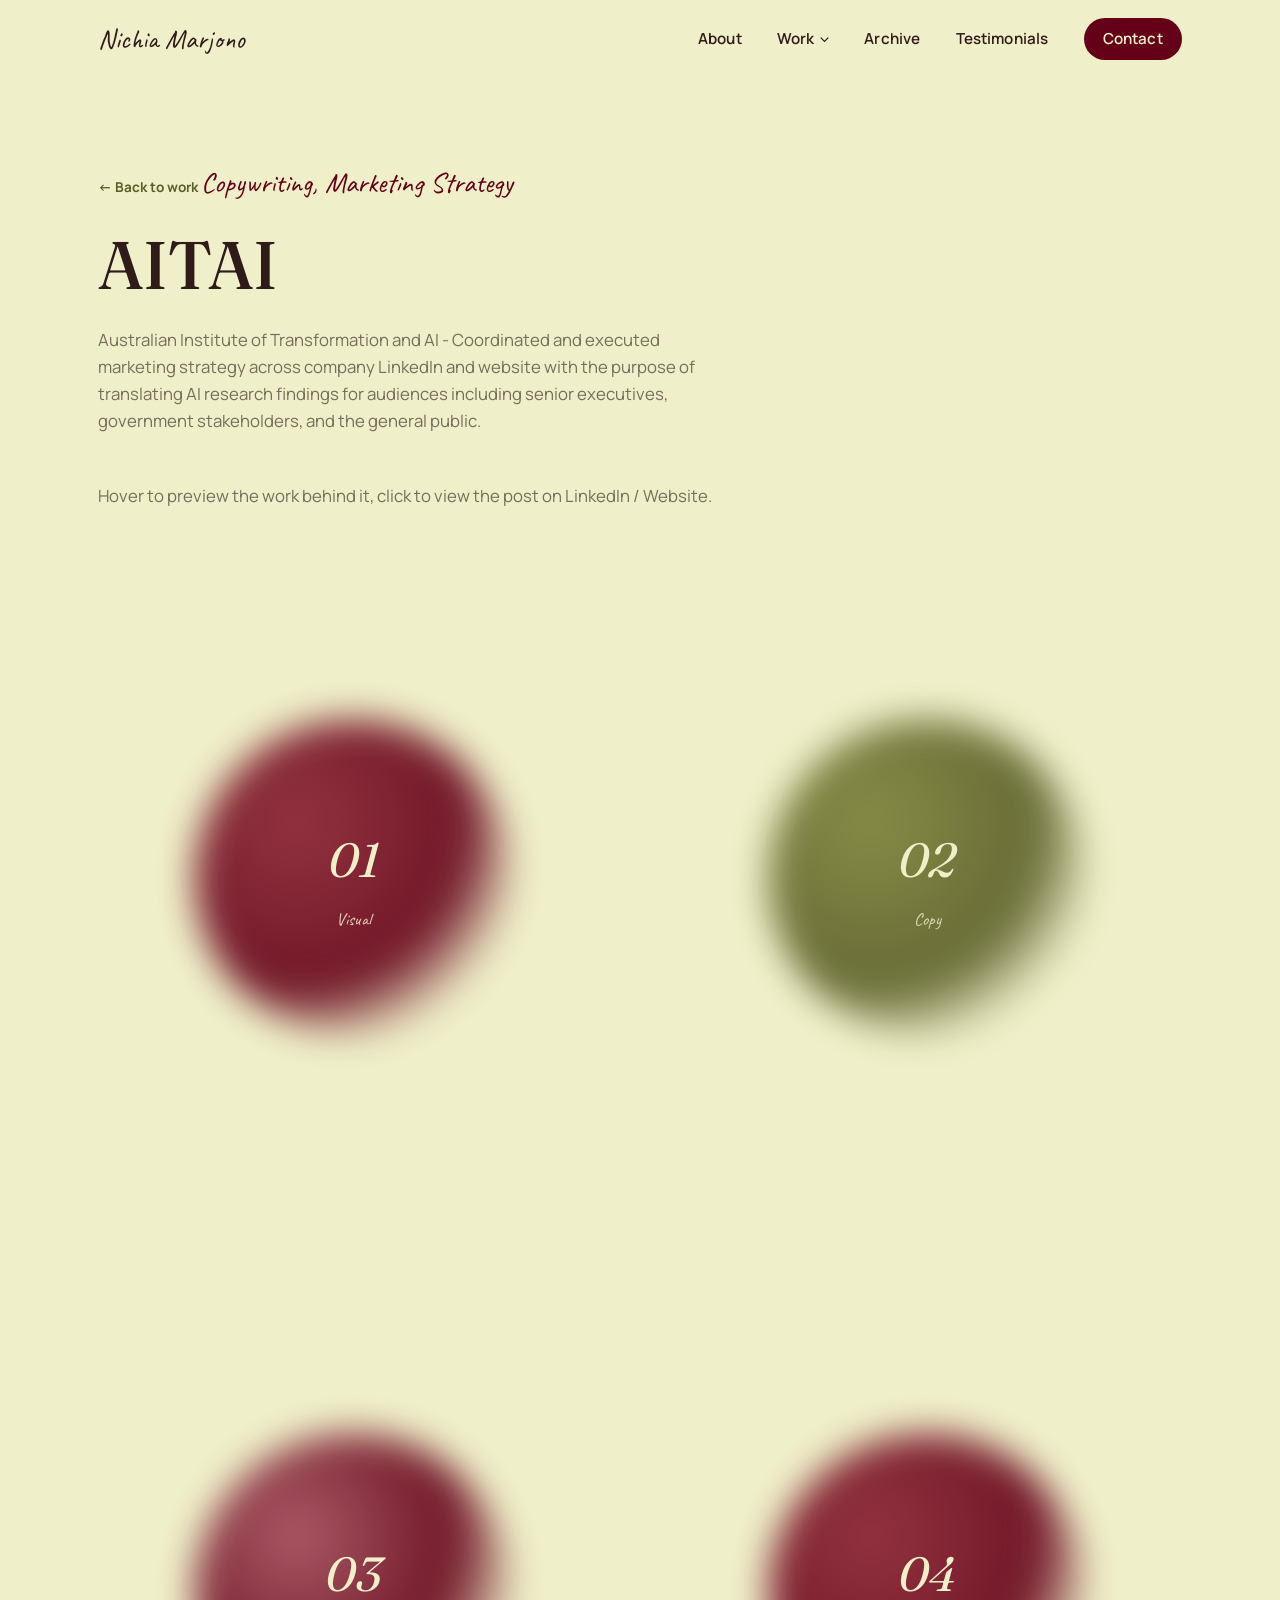
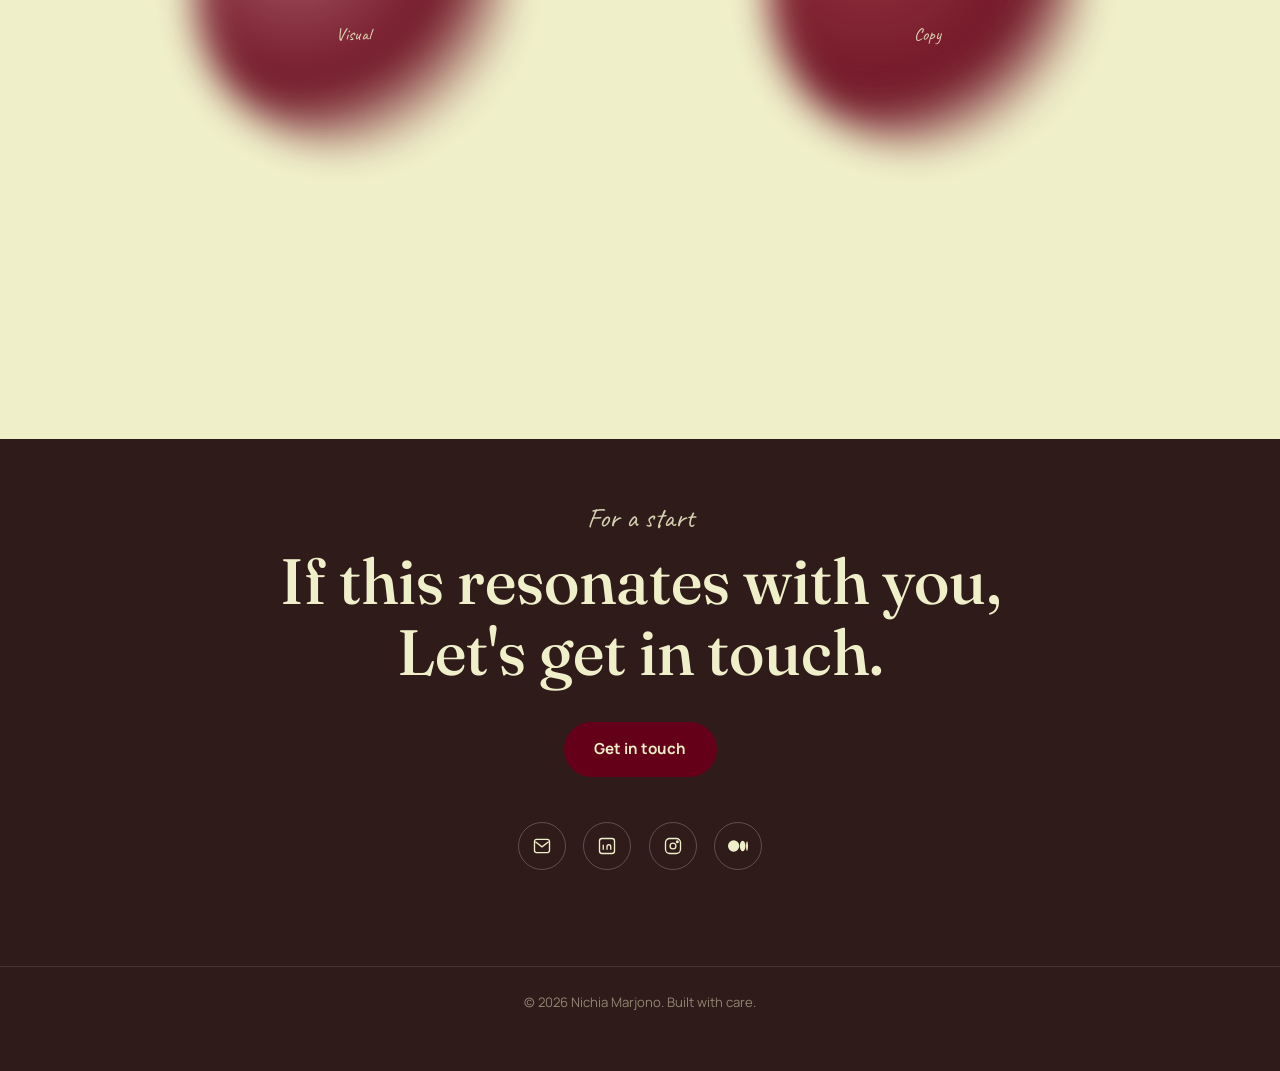
==== commit 8e9a7d5c: "Shrink oversized project-card logos, add contact CTA footer to all project pages - project-card__med" ====
--- a/aitai.html
+++ b/aitai.html
@@ -179,11 +179,35 @@
     </div>
   </section>
 
+  <section class="contact" id="contact">
+    <div class="section-inner reveal">
+      <p class="eyebrow eyebrow--script eyebrow--light">For a start</p>
+      <h2 class="contact-title">If this resonates with you,<br>Let's get in touch.</h2>
+
+      <a href="contact.html" class="btn btn--primary contact-cta magnetic">Get in touch</a>
+
+      <div class="social-row">
+        <a href="mailto:catarinichia.marjono@gmail.com" class="social-icon" aria-label="Email" title="Email">
+          <svg viewBox="0 0 24 24" fill="none" stroke="currentColor" stroke-width="1.6"><path d="M3 6.5A2.5 2.5 0 0 1 5.5 4h13A2.5 2.5 0 0 1 21 6.5v11A2.5 2.5 0 0 1 18.5 20h-13A2.5 2.5 0 0 1 3 17.5v-11Z"/><path d="m4 7 8 6 8-6"/></svg>
+        </a>
+        <a href="https://www.linkedin.com/in/nichiamarjono/" target="_blank" rel="noopener" class="social-icon" aria-label="LinkedIn" title="LinkedIn">
+          <svg viewBox="0 0 24 24" fill="none" stroke="currentColor" stroke-width="1.6"><rect x="3" y="3" width="18" height="18" rx="3"/><path d="M7.5 10.5v6M7.5 7.5v.01M12 16.5v-3.75a2.25 2.25 0 0 1 4.5 0V16.5M12 12.75v3.75"/></svg>
+        </a>
+        <a href="http://www.instagram.com/etoilepoche" target="_blank" rel="noopener" class="social-icon" aria-label="Instagram" title="Instagram">
+          <svg viewBox="0 0 24 24" fill="none" stroke="currentColor" stroke-width="1.6"><rect x="3" y="3" width="18" height="18" rx="5"/><circle cx="12" cy="12" r="3.5"/><circle cx="17.2" cy="6.8" r="1"/></svg>
+        </a>
+        <a href="https://medium.com/@etoilep" target="_blank" rel="noopener" class="social-icon" aria-label="Medium" title="Medium">
+          <svg viewBox="0 0 24 24" fill="currentColor"><path d="M13.54 12a6.8 6.8 0 0 1-6.77 6.82A6.8 6.8 0 0 1 0 12a6.8 6.8 0 0 1 6.77-6.82A6.8 6.8 0 0 1 13.54 12zM20.96 12c0 3.54-1.51 6.42-3.38 6.42-1.87 0-3.38-2.88-3.38-6.42s1.51-6.42 3.38-6.42 3.38 2.88 3.38 6.42zM24 12c0 3.17-.53 5.75-1.19 5.75-.66 0-1.19-2.58-1.19-5.75s.53-5.75 1.19-5.75C23.47 6.25 24 8.83 24 12z"/></svg>
+        </a>
+      </div>
+    </div>
+
+    <footer class="site-footer">
+      <p>© <span id="year"></span> Nichia Marjono. Built with care.</p>
+    </footer>
+  </section>
+
 </main>
-
-<footer class="site-footer">
-  <p>© <span id="year"></span> Nichia Marjono. Built with care.</p>
-</footer>
 
 <script src="js/main.js"></script>
 </body>
--- a/css/style.css
+++ b/css/style.css
@@ -488,7 +488,8 @@
 .project-card__media:has(span){
   background: repeating-linear-gradient(135deg, var(--ivory-dim), var(--ivory-dim) 10px, var(--bg-card) 10px, var(--bg-card) 20px);
 }
-.project-card__media img{ width: 100%; height: 100%; object-fit: cover; }
+.project-card__media img{ max-width: 55%; max-height: 55%; width: auto; height: auto; object-fit: contain; }
+.project-card__media--photo img{ max-width: none; max-height: none; width: 100%; height: 100%; object-fit: cover; }
 .project-card__body{ padding: 1.4rem 1.5rem 1.7rem; }
 .project-card__tag{
   font-size: .75rem; text-transform: uppercase; letter-spacing: .1em;
@@ -678,6 +679,8 @@
 .project-desc{ max-width: 70ch; font-size: 1.05rem; line-height: 1.7; color: var(--text-soft); margin-bottom: clamp(2rem, 5vw, 3rem); }
 .project-subhead{ margin-bottom: 1.2rem; display: block; }
 .project-footnote{
+  /* Hidden for now; keep the HTML in place so notes can be re-enabled later. */
+  display: none;
   margin-top: 1rem;
   max-width: 70ch; font-size: .82rem; font-style: italic; line-height: 1.6; color: var(--text-soft);
 }
